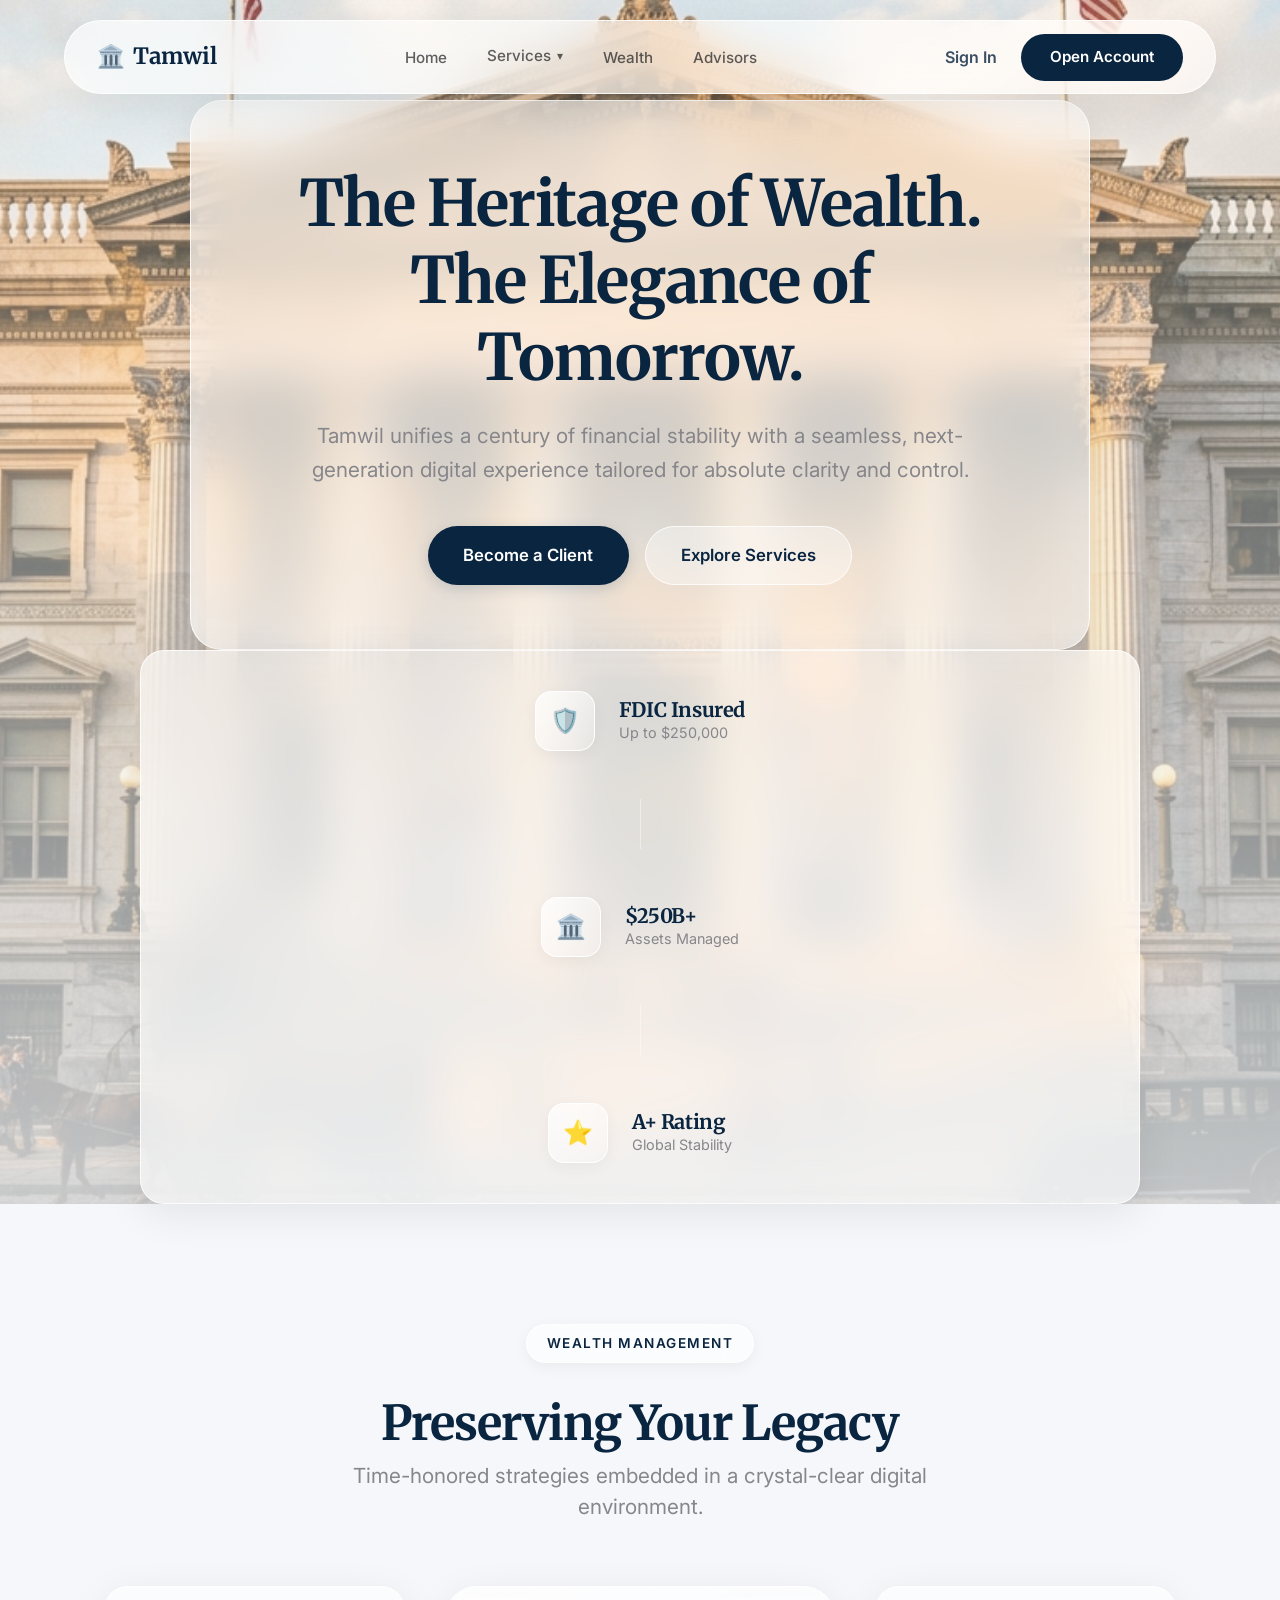
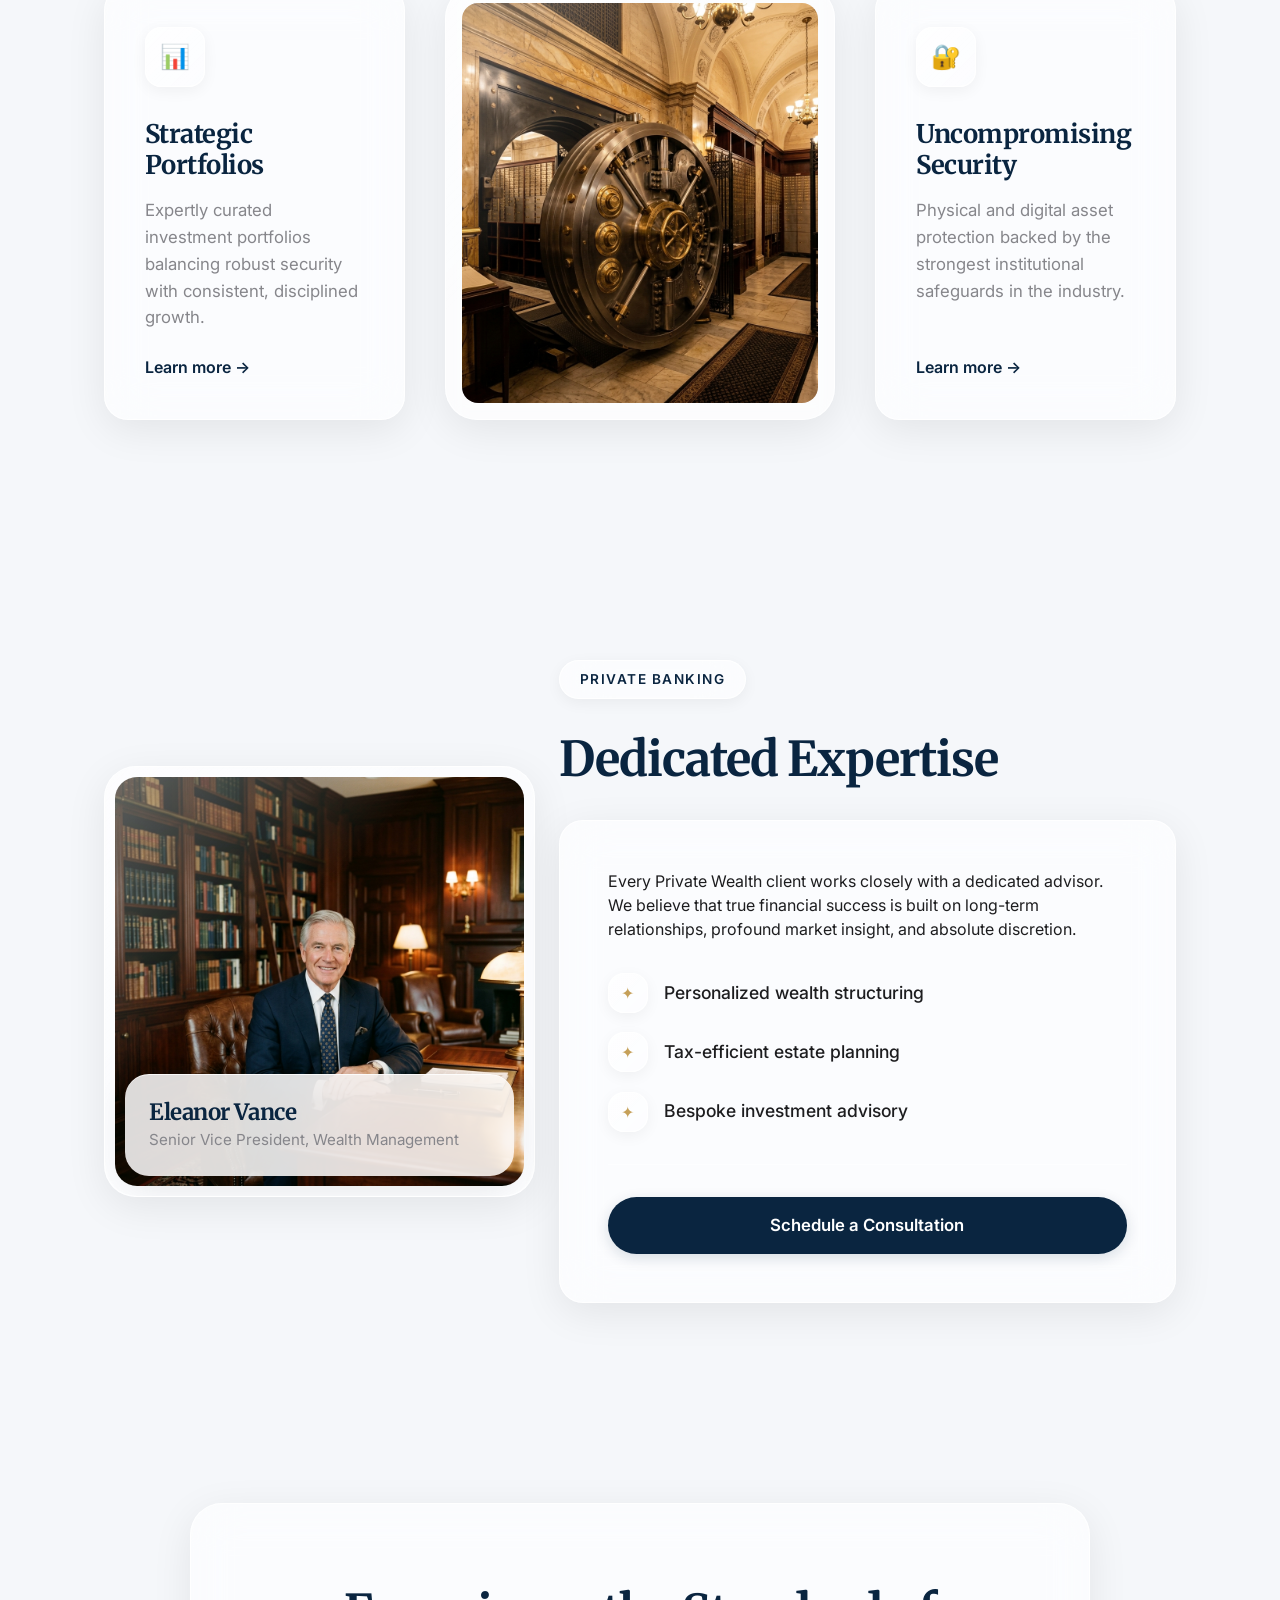
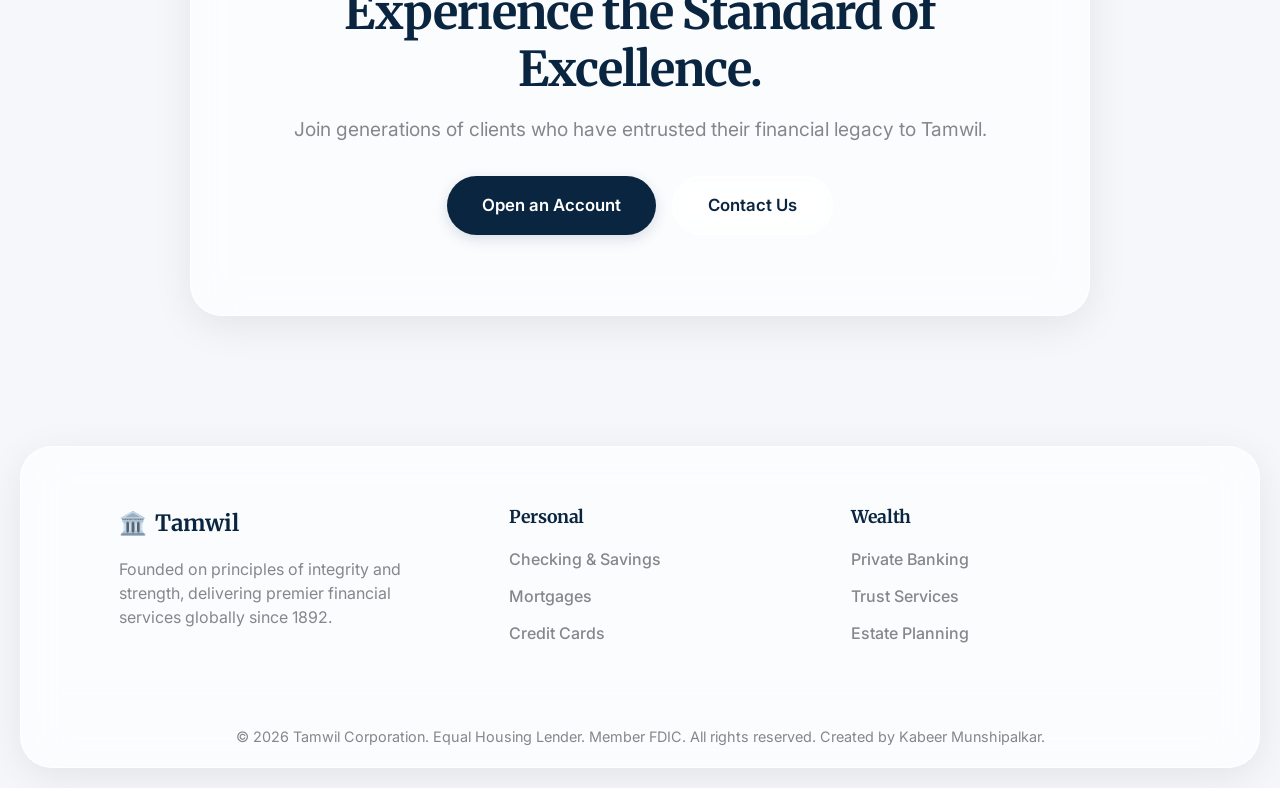
==== Frontend/index.html @ 6943b033 "Initial commit" ====
<!DOCTYPE html>
<html lang="en">
<head>
    <meta charset="UTF-8">
    <meta name="viewport" content="width=device-width, initial-scale=1.0">
    <title>Tamwil | Modern Tradition</title>
    <meta name="description" content="A highly professional finance application homepage featuring Apple-style glassmorphism combined with traditional banking imagery.">
    <link rel="stylesheet" href="styles.css">
    <link href="https://fonts.googleapis.com/css2?family=Merriweather:wght@300;400;700;900&family=Inter:wght@300;400;500;600;700&display=swap" rel="stylesheet">
</head>
<body>
    <!-- Abstract gradient blur powering the glassmorphism -->
    <div class="ambient-gradient top-left gradient-1"></div>
    <div class="ambient-gradient bottom-right gradient-2"></div>

    <header class="mac-os-glass header-main">
        <div class="header-container">
            <div class="logo">
                <span class="logo-icon">🏛️</span> Tamwil
            </div>
            <button class="mobile-menu-toggle" aria-label="Toggle Menu">
                <svg viewBox="0 0 24 24" width="24" height="24" stroke="currentColor" stroke-width="2" fill="none"><path d="M4 6h16M4 12h16M4 18h16"></path></svg>
            </button>
            <div class="nav-wrapper">
                <nav>
                <ul class="nav-links">
                    <li><a href="index.html">Home</a></li>
                    <li class="dropdown">
                        <a class="dropdown-toggle" href="#">Services <span class="drop-icon">▾</span></a>
                        <div class="dropdown-menu mega-menu mac-os-glass panel-glassmorphism">
                            <div class="mega-menu-grid">
                                <a href="emi.html" class="mega-menu-item">
                                    <div class="item-icon glass-icon">🏠</div>
                                    <div class="item-content">
                                        <h4>EMI Calculator</h4>
                                        <p>Plan your home loan with precision</p>
                                    </div>
                                </a>
                                <a href="sip.html" class="mega-menu-item">
                                    <div class="item-icon glass-icon">📈</div>
                                    <div class="item-content">
                                        <h4>SIP Calculator</h4>
                                        <p>Forecast your wealth multiplication</p>
                                    </div>
                                </a>
                                <a href="loan.html" class="mega-menu-item">
                                    <div class="item-icon glass-icon">💼</div>
                                    <div class="item-content">
                                        <h4>Loan Application</h4>
                                        <p>Apply for an exclusive credit line</p>
                                    </div>
                                </a>
                            </div>
                        </div>
                    </li>
                    <li><a href="index.html#wealth">Wealth</a></li>
                    <li><a href="index.html#advisors">Advisors</a></li>
                </ul>
            </nav>
                <div class="header-actions">
                    <a href="sign-in.html" class="login-link">Sign In</a>
                    <a href="open-account.html" class="cta-btn primary-btn" style="text-decoration: none; display: inline-block;">Open Account</a>
                </div>
            </div>
        </div>
    </header>

    <main>
        <!-- Hero Section -->
        <section class="hero" id="home">
            <div class="hero-image-bg">
                <img src="assets/hero_bg.png" alt="Classic Bank Exterior" class="bg-img float-slow">
                <div class="light-overlay"></div>
            </div>
            
            <div class="hero-container relative-z">
                <div class="hero-content text-center mac-os-glass glass-card interactive-element">
                    <h1 class="animate-up heading-serif">The Heritage of Wealth.<br>The Elegance of Tomorrow.</h1>
                    <p class="animate-up delay-1">Tamwil unifies a century of financial stability with a seamless, next-generation digital experience tailored for absolute clarity and control.</p>
                    <div class="hero-cta animate-up delay-2">
                        <a href="open-account.html" class="primary-btn lg-btn shadow-subtle">Become a Client</a>
                        <a href="#wealth" class="secondary-btn lg-btn glass-btn">Explore Services</a>
                    </div>
                </div>
                
                <!-- Trust Badges -->
                <div class="trust-bar mac-os-glass panel-glassmorphism animate-up delay-3 interactive-element-subtle">
                    <div class="stat-item">
                         <div class="icon-wrapper glass-icon">🛡️</div>
                         <div>
                            <h4>FDIC Insured</h4>
                            <p>Up to $250,000</p>
                         </div>
                    </div>
                    <div class="divider"></div>
                    <div class="stat-item">
                        <div class="icon-wrapper glass-icon">🏛️</div>
                        <div>
                           <h4>$250B+</h4>
                           <p>Assets Managed</p>
                        </div>
                   </div>
                   <div class="divider"></div>
                   <div class="stat-item">
                        <div class="icon-wrapper glass-icon">⭐</div>
                        <div>
                           <h4>A+ Rating</h4>
                           <p>Global Stability</p>
                        </div>
                   </div>
                </div>
            </div>
        </section>

        <!-- Wealth Section -->
        <section class="services section-padding" id="wealth">
            <div class="container text-center relative-z">
                <div class="mac-os-glass title-pill scroll-reveal">Wealth Management</div>
                <h2 class="section-title heading-serif scroll-reveal mt-2">Preserving Your Legacy</h2>
                <p class="section-subtitle scroll-reveal">Time-honored strategies embedded in a crystal-clear digital environment.</p>
                
                <div class="services-grid">
                    <div class="service-card mac-os-glass panel-glassmorphism scroll-reveal list-anim-1 interactive-element">
                        <div class="card-icon glass-icon theme-color">📊</div>
                        <h3 class="heading-serif">Strategic Portfolios</h3>
                        <p>Expertly curated investment portfolios balancing robust security with consistent, disciplined growth.</p>
                        <a href="#" class="learn-more">Learn more <span class="arrow">→</span></a>
                    </div>
                    
                    <div class="service-image-container scroll-reveal list-anim-2">
                        <div class="glass-image-frame interactive-element-image">
                           <img src="assets/wealth.png" alt="Traditional Bank Vault" class="feature-img">
                           <div class="glass-glare"></div>
                        </div>
                    </div>
                    
                    <div class="service-card mac-os-glass panel-glassmorphism scroll-reveal list-anim-3 interactive-element">
                        <div class="card-icon glass-icon theme-color">🔐</div>
                        <h3 class="heading-serif">Uncompromising Security</h3>
                        <p>Physical and digital asset protection backed by the strongest institutional safeguards in the industry.</p>
                        <a href="#" class="learn-more">Learn more <span class="arrow">→</span></a>
                    </div>
                </div>
            </div>
        </section>

        <!-- Advisors Section -->
        <section class="advisors section-padding" id="advisors">
            <div class="container layout-split relative-z">
                <div class="visual-content scroll-reveal left">
                    <div class="image-frame mac-os-glass interactive-element-image">
                        <img src="assets/advisor.png" alt="Professional Financial Advisor" class="visual-img">
                        <div class="advisor-nameplate mac-os-glass-strong text-dark">
                            <h4 class="heading-serif">Eleanor Vance</h4>
                            <p>Senior Vice President, Wealth Management</p>
                        </div>
                        <div class="glass-glare"></div>
                    </div>
                </div>
                <div class="text-content">
                    <div class="mac-os-glass title-pill scroll-reveal">Private Banking</div>
                    <h2 class="section-title heading-serif scroll-reveal mt-2">Dedicated Expertise</h2>
                    
                    <div class="mac-os-glass content-glass-card scroll-reveal mt-4">
                        <p class="text-dark">Every Private Wealth client works closely with a dedicated advisor. We believe that true financial success is built on long-term relationships, profound market insight, and absolute discretion.</p>
                        <ul class="feature-list mt-4">
                            <li>
                                <div class="check-icon glass-icon">✦</div>
                                <span class="text-dark font-medium">Personalized wealth structuring</span>
                            </li>
                            <li>
                                <div class="check-icon glass-icon">✦</div>
                                <span class="text-dark font-medium">Tax-efficient estate planning</span>
                            </li>
                            <li>
                                <div class="check-icon glass-icon">✦</div>
                                <span class="text-dark font-medium">Bespoke investment advisory</span>
                            </li>
                        </ul>
                        <div class="mt-4 pt-4 border-top">
                            <a href="open-account.html" class="primary-btn lg-btn shadow-subtle w-full" style="display:block;">Schedule a Consultation</a>
                        </div>
                    </div>
                </div>
            </div>
        </section>
        
        <!-- CTA Section -->
        <section class="final-cta text-center scroll-reveal">
            <div class="cta-inner container mac-os-glass standout-glass interactive-element">
                <h2 class="heading-serif text-navy">Experience the Standard of Excellence.</h2>
                <p class="text-gray mt-2">Join generations of clients who have entrusted their financial legacy to Tamwil.</p>
                <div class="cta-actions mt-4">
                    <a href="open-account.html" class="primary-btn lg-btn shadow-subtle">Open an Account</a>
                    <a href="mailto:contact@tamwil.com" class="secondary-btn lg-btn glass-btn">Contact Us</a>
                </div>
            </div>
        </section>
    </main>

    <footer class="glass-footer mac-os-glass">
        <div class="container footer-content">
            <div class="footer-brand">
                <div class="logo"><span class="logo-icon">🏛️</span> Tamwil</div>
                <p class="mt-2 text-sm text-gray">Founded on principles of integrity and strength, delivering premier financial services globally since 1892.</p>
            </div>
            <div class="footer-links">
                <div class="link-group">
                    <h4>Personal</h4>
                    <ul>
                        <li><a href="#">Checking & Savings</a></li>
                        <li><a href="#">Mortgages</a></li>
                        <li><a href="#">Credit Cards</a></li>
                    </ul>
                </div>
                <div class="link-group">
                    <h4>Wealth</h4>
                    <ul>
                        <li><a href="#">Private Banking</a></li>
                        <li><a href="#">Trust Services</a></li>
                        <li><a href="#">Estate Planning</a></li>
                    </ul>
                </div>
            </div>
        </div>
        <div class="container footer-bottom">
            <p>&copy; 2026 Tamwil Corporation. Equal Housing Lender. Member FDIC. All rights reserved. Created by Kabeer Munshipalkar.</p>
        </div>
    </footer>
    <script src="script.js"></script>
</body>
</html>
---- Frontend/styles.css ----
/* Apple-Style Glassmorphism on Traditional Bank Theme */
:root {
    /* Base Foundation Colors */
    --bg-page: #f5f7fa;
    --navy-blue: #0A2540; 
    --gold: #C5A059;      
    
    /* Typography Colors */
    --text-dark: #1d1d1f; /* Apple classic font color */
    --text-gray: #86868b;
    --text-navy: #0A2540;
    
    /* Apple Glass Variables */
    --glass-bg-light: rgba(255, 255, 255, 0.65);
    --glass-bg-strong: rgba(255, 255, 255, 0.85);
    --glass-border: rgba(255, 255, 255, 0.8);
    --glass-border-subtle: rgba(255, 255, 255, 0.4);
    
    /* Vibrant ambient glows */
    --ambient-blue: rgba(10, 37, 64, 0.15);
    --ambient-gold: rgba(197, 160, 89, 0.15);
    
    /* Crisp UI styling */
    --border-radius-xl: 32px;
    --border-radius-lg: 24px;
    --border-radius-md: 16px;
    --border-radius-sm: 10px;
    
    /* Diffused Shadows */
    --shadow-glass: 0 10px 40px rgba(0, 0, 0, 0.08);
    --shadow-float: 0 20px 50px rgba(0, 0, 0, 0.12);
    --shadow-btn: 0 4px 14px 0 rgba(10, 37, 64, 0.15);
    
    --transition: all 0.4s cubic-bezier(0.16, 1, 0.3, 1);
}

* {
    margin: 0;
    padding: 0;
    box-sizing: border-box;
}

body {
    font-family: 'Inter', -apple-system, BlinkMacSystemFont, "Segoe UI", Roboto, Helvetica, Arial, sans-serif;
    background-color: var(--bg-page);
    color: var(--text-dark);
    line-height: 1.5;
    overflow-x: hidden;
    -webkit-font-smoothing: antialiased;
    position: relative;
}

/* Ambient Background Glows */
.ambient-gradient {
    position: fixed;
    width: 60vw;
    height: 60vw;
    border-radius: 50%;
    z-index: -1;
    filter: blur(120px);
    opacity: 0.8;
}
.ambient-gradient.top-left { top: -20%; left: -10%; background: radial-gradient(circle, var(--ambient-blue) 0%, rgba(255,255,255,0) 70%); animation: drift 15s infinite alternate; }
.ambient-gradient.bottom-right { bottom: -20%; right: -10%; background: radial-gradient(circle, var(--ambient-gold) 0%, rgba(255,255,255,0) 70%); animation: drift 20s infinite alternate-reverse; }

@keyframes drift {
    0% { transform: translate(0, 0) scale(1); }
    100% { transform: translate(5%, 5%) scale(1.1); }
}

/* Base Glassmorphism Class (Apple Style) */
.mac-os-glass {
    background: var(--glass-bg-light);
    backdrop-filter: blur(24px) saturate(180%);
    -webkit-backdrop-filter: blur(24px) saturate(180%);
    border: 1px solid var(--glass-border);
    box-shadow: var(--shadow-glass);
}

.mac-os-glass-strong {
    background: var(--glass-bg-strong);
    backdrop-filter: blur(40px) saturate(200%);
    -webkit-backdrop-filter: blur(40px) saturate(200%);
    border-top: 1px solid var(--glass-border);
}

/* Typography Overrides */
.heading-serif { font-family: 'Merriweather', serif; color: var(--text-navy); }
h1, h2, h3, h4 { font-weight: 700; line-height: 1.2; letter-spacing: -0.02em; }
.text-dark { color: var(--text-dark); }
.text-gray { color: var(--text-gray); }
.text-navy { color: var(--navy-blue); }
.font-medium { font-weight: 500; }
.theme-color { color: var(--navy-blue); }

/* Utilities */
.container { max-width: 1200px; margin: 0 auto; padding: 0 5%; }
.text-center { text-align: center; }
.mt-2 { margin-top: 1rem; }
.mt-3 { margin-top: 1.5rem; }
.mt-4 { margin-top: 2rem; }
.pt-4 { padding-top: 2rem; }
.w-full { width: 100%; }
.section-padding { padding: 120px 0; }
.relative-z { position: relative; z-index: 10; align-items: stretch; }

.section-title { font-size: 3rem; margin-bottom: 0.5rem; }
.section-subtitle { color: var(--text-gray); font-size: 1.3rem; max-width: 700px; margin: 0 auto 4rem; font-weight: 400; }

.title-pill {
    display: inline-block;
    padding: 0.5rem 1.25rem;
    border-radius: 100px;
    font-size: 0.85rem;
    font-weight: 600;
    color: var(--navy-blue);
    text-transform: uppercase;
    letter-spacing: 1.5px;
    margin-bottom: 1rem;
    box-shadow: 0 4px 15px rgba(0,0,0,0.05);
}

/* Header & Nav */
.header-main {
    position: fixed;
    top: 20px; left: 50%;
    transform: translateX(-50%);
    width: 90%; max-width: 1200px;
    z-index: 1000;
    border-radius: 100px;
    padding: 0.8rem 0;
    transition: var(--transition);
}

.header-container {
    display: flex; justify-content: space-between; align-items: center;
    padding: 0 2rem;
}

.logo {
    font-size: 1.4rem; font-weight: 700; font-family: 'Merriweather', serif;
    color: var(--navy-blue); display: flex; align-items: center; gap: 8px;
}
.logo-icon { color: var(--gold); }

nav ul { display: flex; list-style: none; gap: 2.5rem; }
nav a { color: var(--text-dark); text-decoration: none; font-size: 0.95rem; font-weight: 500; transition: var(--transition); opacity: 0.7;}
nav a:hover { opacity: 1; color: var(--navy-blue); }

.header-actions { display: flex; align-items: center; gap: 1.5rem; }
.login-link { color: var(--navy-blue); text-decoration: none; font-weight: 600; transition: var(--transition); opacity: 0.8; }
.login-link:hover { opacity: 1; color: var(--gold); }

/* Buttons */
button, .primary-btn, .secondary-btn, .glass-btn {
    cursor: pointer; font-family: 'Inter', sans-serif; font-weight: 600;
    border: none; border-radius: 100px;
    transition: var(--transition);
    display: inline-flex;
    align-items: center;
    justify-content: center;
    text-align: center;
    text-decoration: none;
    box-sizing: border-box;
}

.primary-btn { background: var(--navy-blue); color: white; padding: 0.75rem 1.8rem; font-size: 0.95rem; }
.primary-btn:hover { background: #07192b; box-shadow: var(--shadow-btn); transform: translateY(-2px); }

.secondary-btn { background: transparent; color: var(--navy-blue); padding: 0.75rem 1.8rem; font-size: 0.95rem; }
.glass-btn { 
    background: rgba(255, 255, 255, 0.4); 
    border: 1px solid rgba(255, 255, 255, 0.8);
    backdrop-filter: blur(10px);
}
.glass-btn:hover { background: white; transform: translateY(-2px); box-shadow: 0 4px 15px rgba(0,0,0,0.05); }

.lg-btn { padding: 1rem 2.2rem; font-size: 1.05rem; }
.shadow-subtle { box-shadow: var(--shadow-btn); }

/* Glass Icons */
.glass-icon {
    width: 60px; height: 60px;
    display: flex; justify-content: center; align-items: center;
    background: linear-gradient(135deg, rgba(255,255,255,0.8), rgba(255,255,255,0.2));
    border: 1px solid rgba(255,255,255,0.9);
    border-radius: var(--border-radius-md);
    box-shadow: 0 4px 15px rgba(0,0,0,0.05);
    font-size: 1.5rem;
}

/* Hero Section */
.hero {
    position: relative;
    min-height: 100vh;
    display: flex; flex-direction: column; justify-content: center;
    padding-top: 100px;
}

.hero-image-bg {
    position: absolute; top: 0; left: 0; width: 100%; height: 100%;
    z-index: 1; overflow: hidden;
}
.bg-img {
    width: 100%; height: 100%; object-fit: cover; object-position: center;
    transform: scale(1.05); /* Slight zoom for float animation */
}
.float-slow {
    animation: slowPan 30s ease-in-out infinite alternate;
}
@keyframes slowPan { from { transform: scale(1.05) translateY(0); } to { transform: scale(1.1) translateY(-2%); } }

.light-overlay {
    position: absolute; top: 0; left: 0; width: 100%; height: 100%;
    background: linear-gradient(180deg, rgba(245,247,250,0.2) 0%, rgba(245,247,250,0.8) 100%);
}

.hero-container {
    max-width: 1200px; margin: 0 auto; width: 100%;
    display: flex; flex-direction: column; align-items: center;
}

.glass-card {
    padding: 4rem 5rem;
    border-radius: var(--border-radius-xl);
    max-width: 900px;
    margin-bottom: -40px; 
}

.hero-content h1 { font-size: 4rem; letter-spacing: -1px; margin-bottom: 1.5rem; color: var(--navy-blue); }
.hero-content p { font-size: 1.3rem; color: var(--text-gray); margin-bottom: 2.5rem; line-height: 1.6;}
.hero-cta { display: flex; gap: 1rem; justify-content: center; }

/* Trust Bar */
.trust-bar {
    width: 100%; max-width: 1000px;
    display: flex; justify-content: center; align-items: center; gap: 3rem;
    padding: 2rem 3rem;
    border-radius: var(--border-radius-lg);
    margin-top: 40px;
}
.trust-bar .divider { width: 1px; height: 50px; background: var(--glass-border-subtle); }
.stat-item { display: flex; align-items: center; gap: 1.5rem; text-align: left; }
.stat-item h4 { font-size: 1.25rem; font-family: 'Merriweather', serif; font-weight: 700; color: var(--text-navy);}
.stat-item p { color: var(--text-gray); font-size: 0.9rem; font-weight: 400; }

/* Services / Wealth Section */
.services-grid { display: grid; grid-template-columns: 1fr 1.3fr 1fr; gap: 2.5rem; align-items: stretch; }

.panel-glassmorphism {
    padding: 2.5rem;
    border-radius: var(--border-radius-lg);
    text-align: left;
    display: flex; flex-direction: column;
}
.service-card .card-icon { margin-bottom: 2rem; }
.service-card h3 { font-size: 1.6rem; margin-bottom: 1rem; }
.service-card p { color: var(--text-gray); margin-bottom: 1.5rem; font-size: 1.05rem; line-height: 1.6; flex-grow: 1;}
.learn-more { color: var(--navy-blue); text-decoration: none; font-weight: 600; display: inline-flex; align-items: center; gap: 4px; transition: var(--transition);}
.learn-more .arrow { transition: transform 0.3s ease; }
.service-card:hover .learn-more .arrow { transform: translateX(5px); }

/* Glass Image Frames */
.glass-image-frame {
    position: relative;
    border-radius: var(--border-radius-xl);
    padding: 1rem;
    background: var(--glass-bg-light);
    backdrop-filter: blur(10px);
    border: 1px solid var(--glass-border);
    box-shadow: var(--shadow-glass);
    height: 100%;
}
.glass-image-frame img {
    width: 100%; height: 100%; min-height: 250px; display: block; object-fit: cover;
    border-radius: calc(var(--border-radius-xl) - 1rem); /* Fits inner area */
}
.glass-glare {
    position: absolute; top: 0; left: 0; right: 0; bottom: 0;
    border-radius: var(--border-radius-xl);
    background: linear-gradient(135deg, rgba(255,255,255,0.4) 0%, rgba(255,255,255,0) 40%);
    pointer-events: none;
}

/* Advisors Section */
.layout-split { display: grid; grid-template-columns: 1fr 1fr; gap: 5rem; align-items: center; }

.image-frame {
    position: relative; border-radius: var(--border-radius-xl); overflow: hidden;
    padding: 10px;
}
.image-frame img { width: 100%; display: block; border-radius: calc(var(--border-radius-xl) - 10px); }
.advisor-nameplate {
    position: absolute; bottom: 20px; left: 20px; right: 20px; 
    padding: 1.5rem; border-radius: var(--border-radius-lg);
    box-shadow: 0 10px 30px rgba(0,0,0,0.1);
}
.advisor-nameplate h4 { font-size: 1.4rem; margin-bottom: 0.2rem; }
.advisor-nameplate p { font-size: 0.95rem; color: var(--text-gray); }

.content-glass-card { padding: 3rem; border-radius: var(--border-radius-lg); }
.feature-list { list-style: none; display: flex; flex-direction: column; gap: 1.2rem; }
.feature-list li { display: flex; align-items: center; gap: 16px; font-size: 1.1rem; }
.feature-list .check-icon { width: 40px; height: 40px; font-size: 1rem; color: var(--gold); }
.border-top { border-top: 1px solid var(--glass-border-subtle); }

/* CTA Section */
.final-cta { padding: 80px 5%; margin-bottom: 50px; }
.standout-glass { padding: 5rem 3rem; border-radius: var(--border-radius-xl); max-width: 900px;}
.standout-glass h2 { font-size: 3rem; margin-bottom: 1rem; }
.standout-glass p { font-size: 1.2rem; }
.cta-actions { display: flex; justify-content: center; gap: 1rem; }

/* Footer */
.glass-footer {
    border-top: 1px solid var(--glass-border);
    margin: 0 20px 20px;
    border-radius: var(--border-radius-xl);
    padding: 60px 40px 20px;
}
.footer-content { display: grid; grid-template-columns: 1fr 2fr; gap: 4rem; margin-bottom: 3rem; }
.footer-links { display: grid; grid-template-columns: repeat(2, 1fr); gap: 2rem; }
.footer-links h4 { margin-bottom: 1.2rem; font-family: 'Merriweather', serif; font-size: 1.1rem; color: var(--navy-blue); }
.footer-links ul { list-style: none; display: flex; flex-direction: column; gap: 0.8rem; }
.footer-links a { color: var(--text-gray); text-decoration: none; transition: 0.3s; font-weight: 500;}
.footer-links a:hover { color: var(--navy-blue); }
.footer-bottom { padding-top: 2rem; border-top: 1px solid var(--glass-border-subtle); color: var(--text-gray); text-align: center; font-size: 0.9rem;}

/* Interactive Hover / Apple Depth Magic via JS Classes */
.interactive-element { transition: transform 0.4s cubic-bezier(0.16, 1, 0.3, 1), box-shadow 0.4s ease; transform-style: preserve-3d; }
.interactive-element-subtle { transition: transform 0.6s cubic-bezier(0.16, 1, 0.3, 1), box-shadow 0.6s ease; }
.interactive-element-image { transition: transform 0.5s ease-out; }

/* Responsive basics */
@media (max-width: 1024px) {
    .header-main { width: 95%; }
    .hero-content h1 { font-size: 3rem; }
    .trust-bar { flex-direction: column; align-items: stretch; gap: 1.5rem; padding: 2rem; }
    .trust-bar .divider { width: 100%; height: 1px; }
    .layout-split { grid-template-columns: 1fr; }
    .services-grid { grid-template-columns: 1fr; }
    .service-image-container { order: -1; margin-bottom: 2rem; }
}

/* Scroll Reveal Classes */
.scroll-reveal { opacity: 0; transform: translateY(30px); transition: all 1s cubic-bezier(0.16, 1, 0.3, 1); }
.scroll-reveal.left { transform: translateX(-40px); }
.scroll-reveal.visible { opacity: 1; transform: translateY(0) translateX(0); }
.scroll-reveal.visible.list-anim-1 { transition-delay: 0.1s; }
.scroll-reveal.visible.list-anim-2 { transition-delay: 0.2s; }
.scroll-reveal.visible.list-anim-3 { transition-delay: 0.3s; }

/* Initial Load Animations */
.animate-up { opacity: 0; transform: translateY(30px); animation: fadeUp 1s cubic-bezier(0.16, 1, 0.3, 1) forwards; }
.delay-1 { animation-delay: 0.1s; }
.delay-2 { animation-delay: 0.2s; }
.delay-3 { animation-delay: 0.3s; }
@keyframes fadeUp { to { opacity: 1; transform: translateY(0); } }

/* --- Calculator & Form Services --- */
.calculator-wrapper, .loan-wrapper {
    margin-top: 80px; 
    padding: 3rem;
}

.input-group {
    margin-bottom: 1.5rem;
    display: flex;
    flex-direction: column;
    gap: 0.5rem;
}

.layout-split {
    display: flex;
    flex-direction: row;
    gap: 1.5rem;
}

@media (max-width: 768px) {
    .layout-split {
        flex-direction: column;
        gap: 0rem;
    }
}

.input-group label {
    font-weight: 600;
    color: var(--navy-blue);
    font-size: 0.95rem;
}

input[type="range"] {
    width: 100%;
    accent-color: var(--gold);
    cursor: pointer;
}

.text-input, .num-input {
    width: 100%;
    padding: 0.8rem 1rem;
    border-radius: var(--border-radius-sm);
    border: 1px solid var(--glass-border-subtle);
    background: rgba(255, 255, 255, 0.5);
    font-family: 'Inter', sans-serif;
    font-size: 1rem;
    transition: var(--transition);
}

.text-input:focus, .num-input:focus {
    outline: none;
    border-color: var(--gold);
    background: rgba(255, 255, 255, 0.9);
    box-shadow: 0 0 0 3px rgba(197, 160, 89, 0.2);
}

.select-input {
    appearance: none;
    background-image: url('data:image/svg+xml;charset=US-ASCII,%3Csvg%20xmlns%3D%22http%3A%2F%2Fwww.w3.org%2F2000%2Fsvg%22%20width%3D%22292.4%22%20height%3D%22292.4%22%3E%3Cpath%20fill%3D%22%230A2540%22%20d%3D%22M287%2069.4a17.6%2017.6%200%200%200-13-5.4H18.4c-5%200-9.3%201.8-12.9%205.4A17.6%2017.6%200%200%200%200%2082.2c0%205%201.8%209.3%205.4%2012.9l128%20127.9c3.6%203.6%207.8%205.4%2012.8%205.4s9.2-1.8%2012.8-5.4L287%2095c3.5-3.5%205.4-7.8%205.4-12.8%200-5-1.9-9.2-5.5-12.8z%22%2F%3E%3C%2Fsvg%3E');
    background-repeat: no-repeat, repeat;
    background-position: right .7em top 50%, 0 0;
    background-size: .65em auto, 100%;
}

.form-section {
    flex: 1;
}

.result-section {
    flex: 1;
    padding: 2.5rem;
    border-radius: var(--border-radius-lg);
    display: flex;
    flex-direction: column;
    justify-content: center;
}

.result-grid {
    display: grid;
    grid-template-columns: 1fr;
    gap: 1.5rem;
}

.result-item h3 {
    font-size: 2rem;
    margin-top: 0.2rem;
}

.chart-container {
    position: relative;
    width: 100%;
    margin: auto;
}

/* Dropdown Mega Menu styling */
.dropdown {
    position: relative;
    padding-bottom: 20px;
    margin-bottom: -20px;
}

.dropdown-toggle {
    display: flex;
    align-items: center;
    gap: 6px;
}

.drop-icon {
    font-size: 0.8em;
    transition: transform 0.3s ease;
}

.dropdown:hover .drop-icon {
    transform: rotate(180deg);
}

.dropdown-menu.mega-menu {
    position: absolute;
    top: 100%;
    left: 50%;
    transform: translateX(-50%) translateY(15px) scale(0.95);
    min-width: 380px;
    padding: 1.25rem;
    opacity: 0;
    visibility: hidden;
    transition: all 0.4s cubic-bezier(0.16, 1, 0.3, 1);
    border-radius: var(--border-radius-lg);
    display: block;
    box-shadow: 0 30px 60px rgba(0, 0, 0, 0.12);
    pointer-events: none;
    background: #ffffff !important;
    border: 1px solid rgba(0, 0, 0, 0.05) !important;
}

.dropdown:hover .dropdown-menu.mega-menu {
    opacity: 1;
    visibility: visible;
    transform: translateX(-50%) translateY(0) scale(1);
    pointer-events: auto;
}

.mega-menu-grid {
    display: flex;
    flex-direction: column;
    gap: 0.3rem;
}

.mega-menu-item {
    display: flex;
    align-items: center;
    gap: 1.2rem;
    padding: 1rem;
    border-radius: var(--border-radius-md);
    transition: var(--transition);
    text-decoration: none;
    color: var(--text-dark);
}

.mega-menu-item:hover {
    background: rgba(255, 255, 255, 0.65);
    transform: translateX(6px);
    box-shadow: 0 10px 20px rgba(0,0,0,0.03);
}

.item-icon.glass-icon {
    width: 48px;
    height: 48px;
    font-size: 1.2rem;
    flex-shrink: 0;
    background: linear-gradient(135deg, rgba(255,255,255,0.9), rgba(255,255,255,0.4));
    box-shadow: 0 4px 10px rgba(0,0,0,0.05);
}

.item-content h4 {
    font-size: 1.05rem;
    margin-bottom: 0.2rem;
    color: var(--navy-blue);
    font-family: 'Inter', sans-serif;
    font-weight: 600;
}

.item-content p {
    font-size: 0.85rem;
    color: var(--text-gray);
    margin: 0;
    line-height: 1.4;
}

.flex-row {
    display: flex;
    align-items: center;
    gap: 1rem;
}

.flex-1 {
    flex: 1;
}

.mx-auto {
    margin-left: auto; margin-right: auto;
}

@media (max-width: 768px) {
    .calculator-wrapper .layout-split {
        grid-template-columns: 1fr;
    }
}

/* --- Mobile Navigation --- */
.mobile-menu-toggle {
    display: none;
    background: transparent;
    padding: 0.5rem;
    color: var(--navy-blue);
    z-index: 1001;
    border: none;
}

.nav-wrapper {
    display: contents;
}

@media (max-width: 1024px) {
    .mobile-menu-toggle {
        display: block;
    }

    .nav-wrapper {
        display: flex;
        position: absolute;
        top: 100%;
        left: 0;
        width: 100%;
        background: var(--glass-bg-strong);
        backdrop-filter: blur(30px) saturate(200%);
        -webkit-backdrop-filter: blur(30px) saturate(200%);
        border-radius: var(--border-radius-lg);
        padding: 2rem;
        box-shadow: var(--shadow-glass);
        border: 1px solid var(--glass-border);
        flex-direction: column;
        opacity: 0;
        visibility: hidden;
        transform: translateY(-10px);
        transition: var(--transition);
        display: flex;
    }

    .nav-wrapper.active {
        opacity: 1;
        visibility: visible;
        transform: translateY(10px);
    }

    nav ul.nav-links {
        flex-direction: column;
        gap: 1.5rem;
        align-items: center;
        width: 100%;
        margin-bottom: 2rem;
    }

    .header-actions {
        width: 100%;
        flex-direction: column;
        gap: 1rem;
    }

    /* Adjust mega menu for mobile */
    .dropdown-menu.mega-menu {
        position: static;
        width: 100%;
        min-width: 100%;
        transform: none !important;
        box-shadow: none;
        background: transparent !important;
        border: none !important;
        padding: 1rem 0 0 0;
        display: none; /* hidden until tapped */
        opacity: 1;
        visibility: visible;
        pointer-events: auto;
    }

    .dropdown.active .dropdown-menu.mega-menu {
        display: block;
    }
}
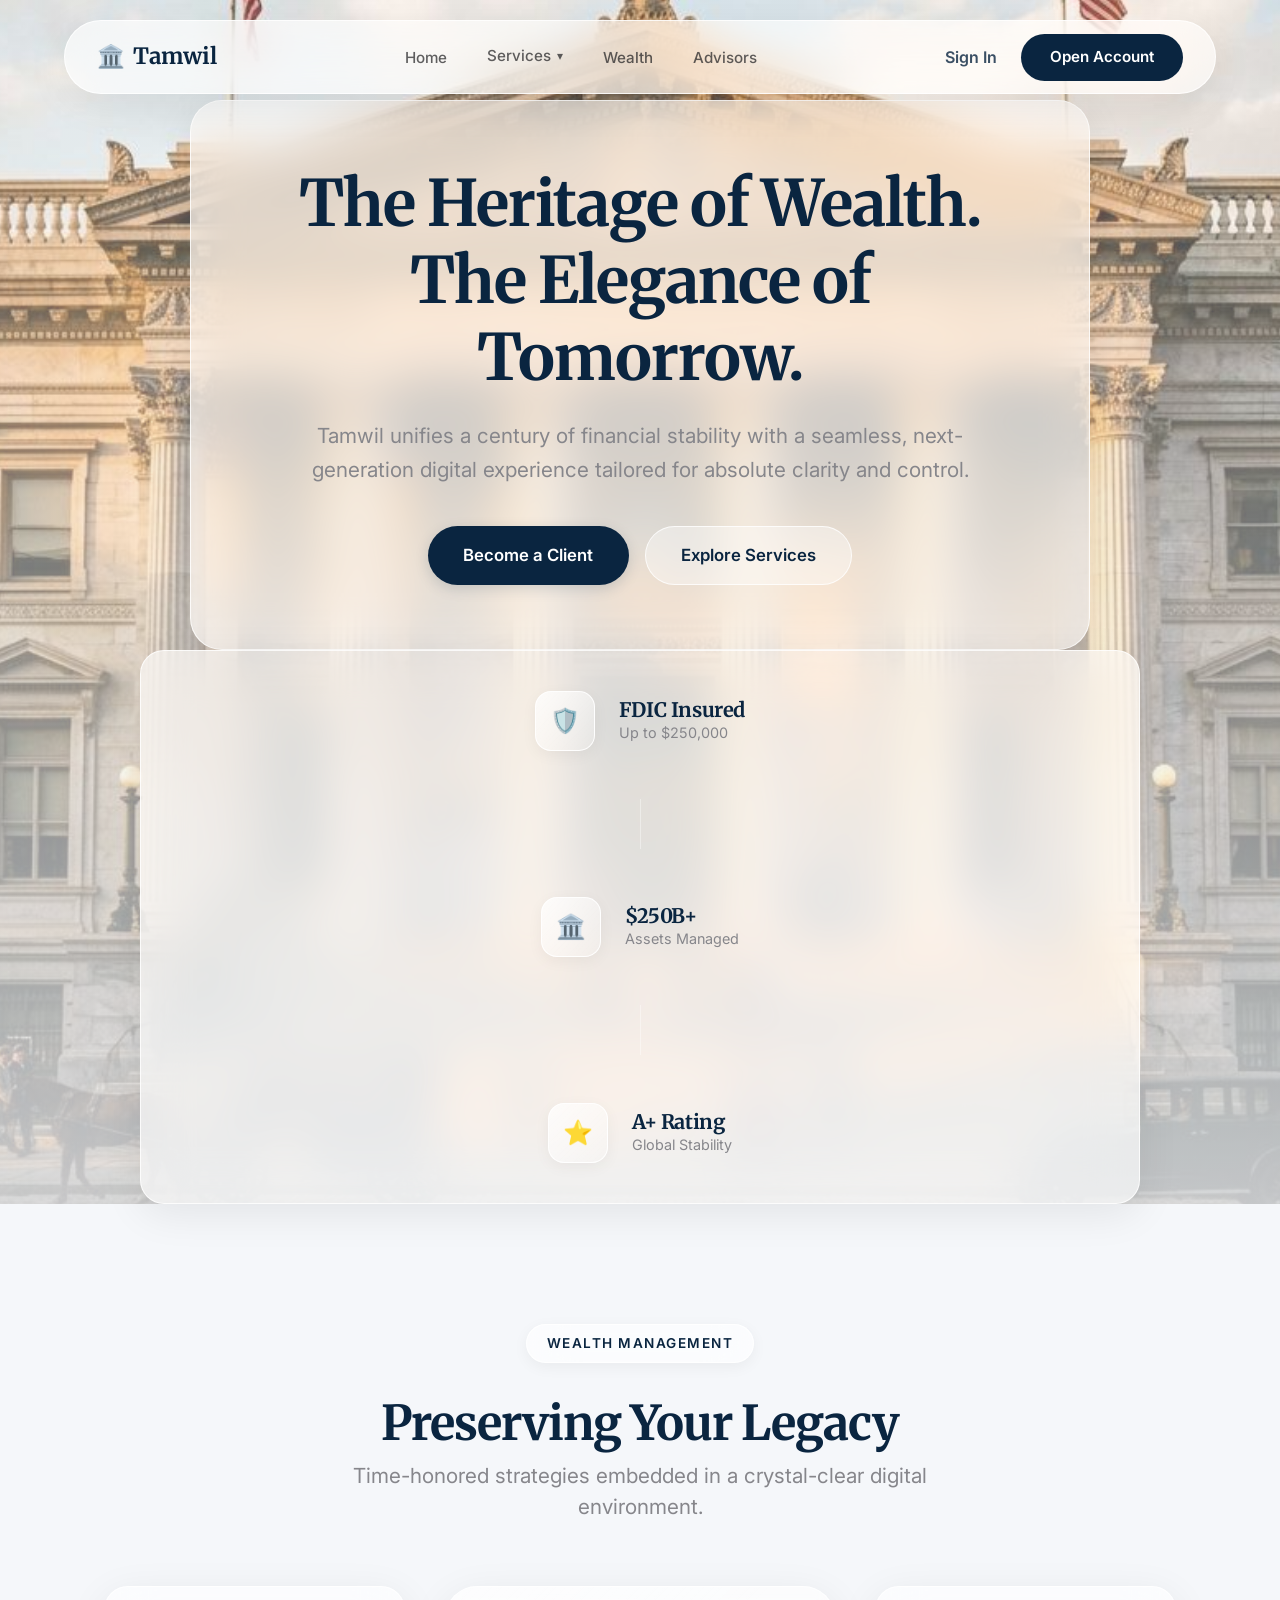
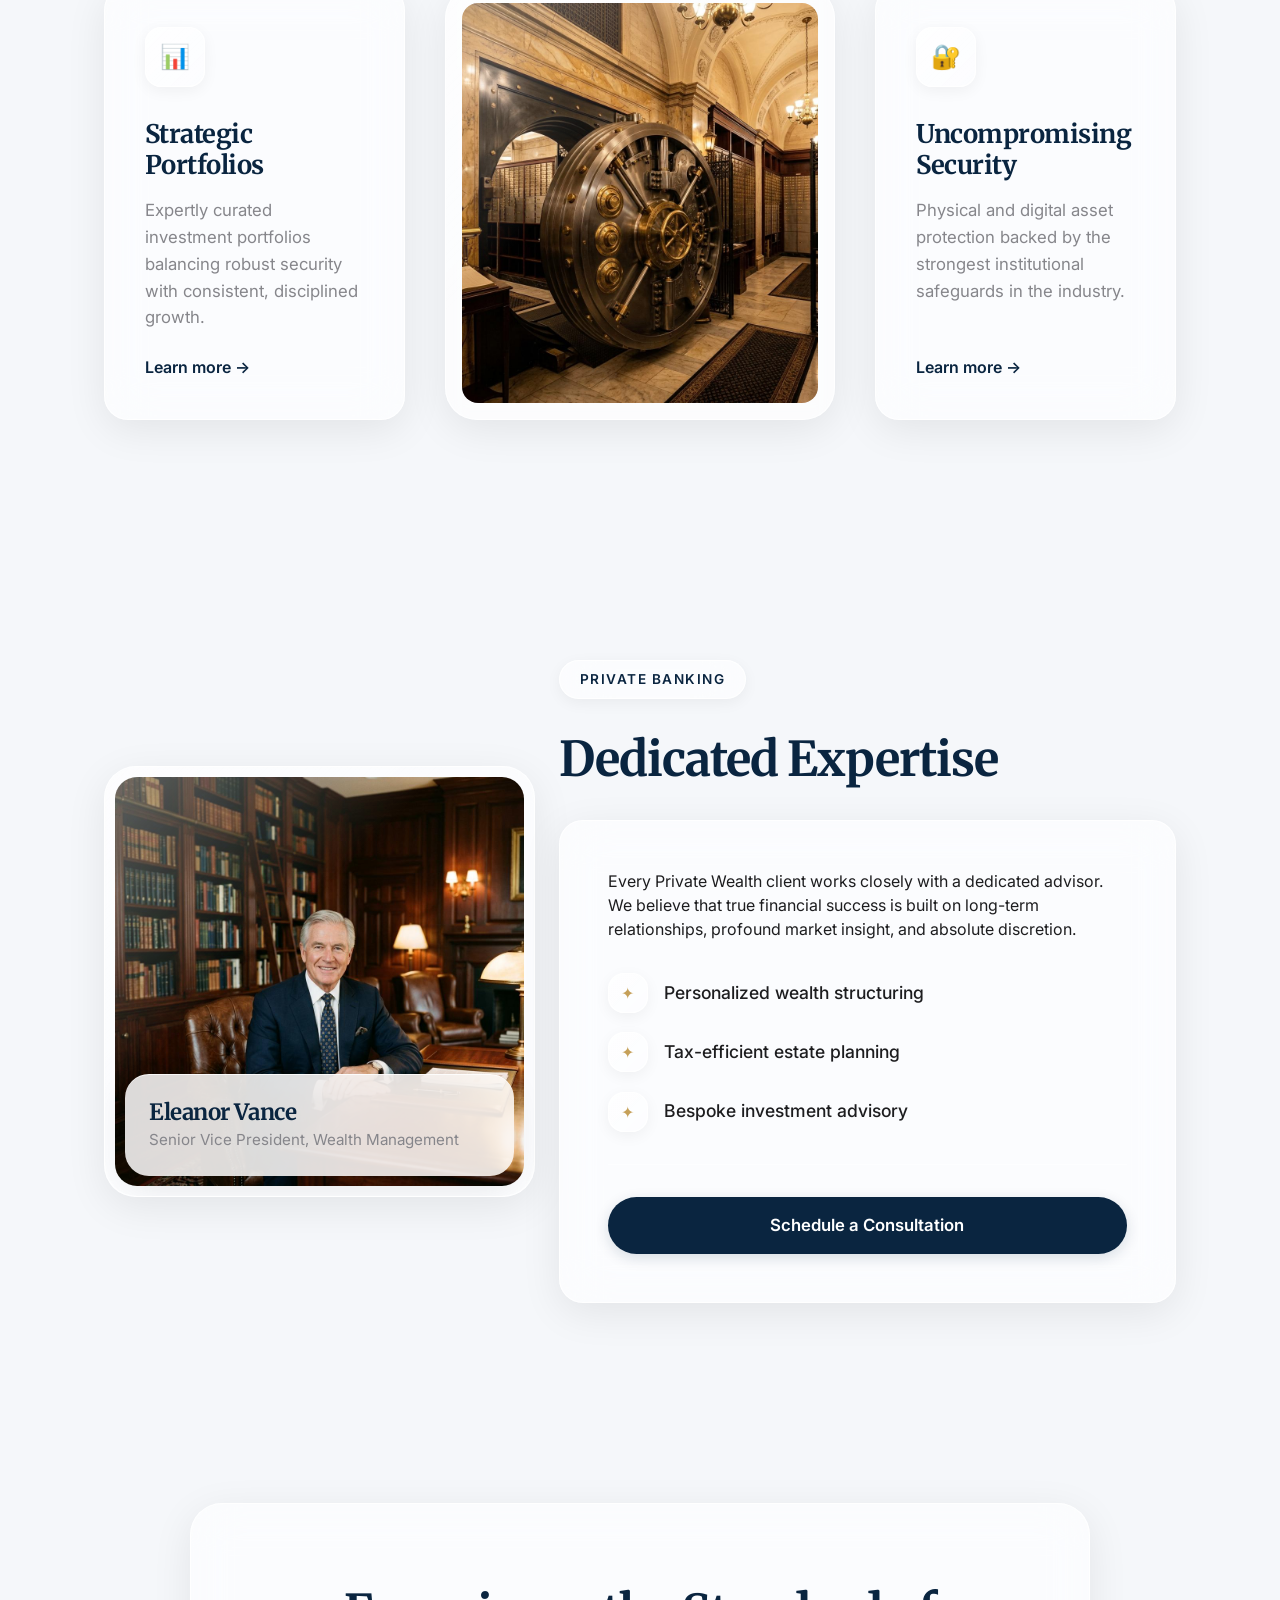
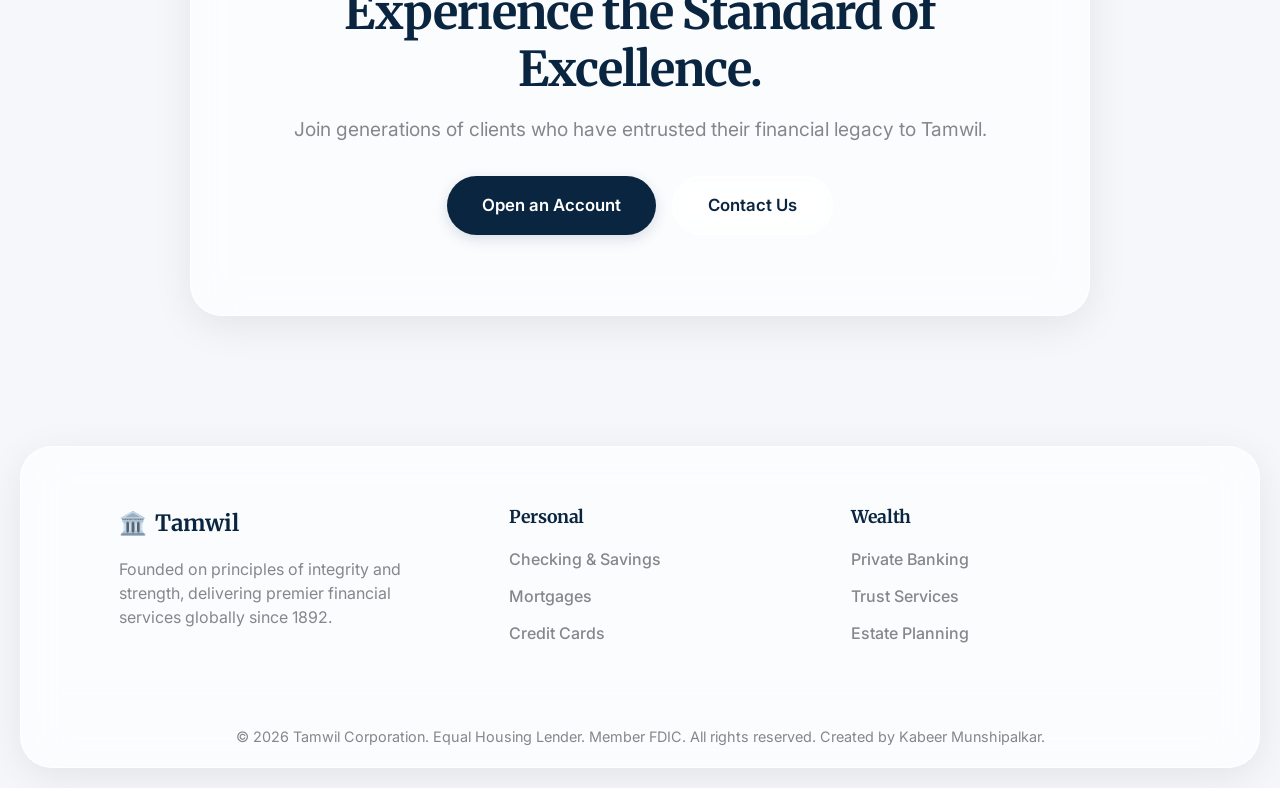
==== commit edb5e29f: "Update Frontend/index.html with compressed JPG images for fast mobile loading" ====
--- a/Frontend/index.html
+++ b/Frontend/index.html
@@ -69,7 +69,7 @@
         <!-- Hero Section -->
         <section class="hero" id="home">
             <div class="hero-image-bg">
-                <img src="assets/hero_bg.png" alt="Classic Bank Exterior" class="bg-img float-slow">
+                <img src="assets/hero_bg.jpg" alt="Classic Bank Exterior" class="bg-img float-slow">
                 <div class="light-overlay"></div>
             </div>
             
@@ -129,7 +129,7 @@
                     
                     <div class="service-image-container scroll-reveal list-anim-2">
                         <div class="glass-image-frame interactive-element-image">
-                           <img src="assets/wealth.png" alt="Traditional Bank Vault" class="feature-img">
+                           <img src="assets/wealth.jpg" alt="Traditional Bank Vault" class="feature-img" loading="lazy">
                            <div class="glass-glare"></div>
                         </div>
                     </div>
@@ -149,7 +149,7 @@
             <div class="container layout-split relative-z">
                 <div class="visual-content scroll-reveal left">
                     <div class="image-frame mac-os-glass interactive-element-image">
-                        <img src="assets/advisor.png" alt="Professional Financial Advisor" class="visual-img">
+                        <img src="assets/advisor.jpg" alt="Professional Financial Advisor" class="visual-img" loading="lazy">
                         <div class="advisor-nameplate mac-os-glass-strong text-dark">
                             <h4 class="heading-serif">Eleanor Vance</h4>
                             <p>Senior Vice President, Wealth Management</p>
